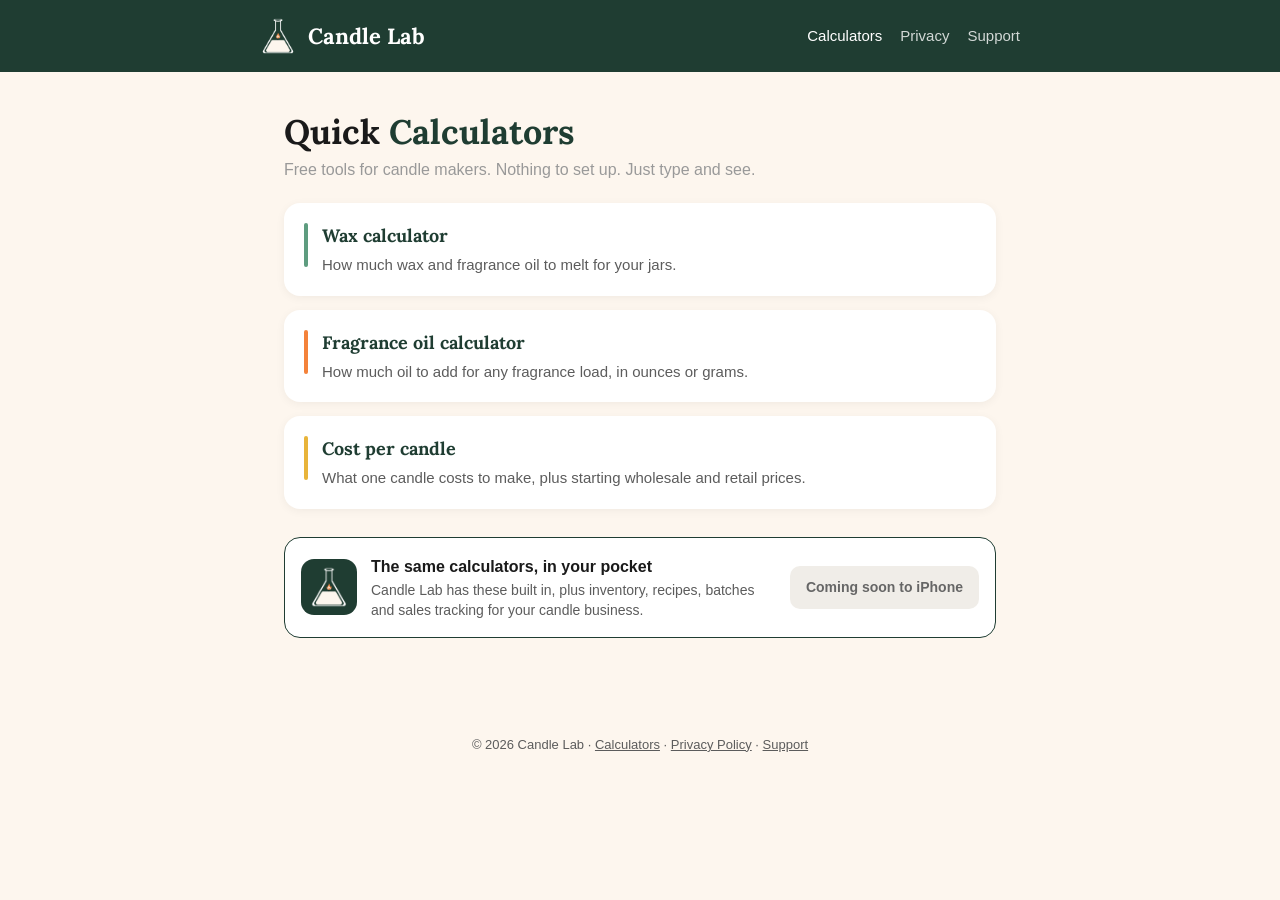
==== calculators.html @ 306fce66 "Add free candle calculators (wax, fragrance oil, cost per candle) Same math as the app's Quick Calcu" ====
<!DOCTYPE html>
<html lang="en">
<head>
  <meta charset="utf-8">
  <meta name="viewport" content="width=device-width, initial-scale=1">
  <title>Free Candle Making Calculators · Candle Lab</title>
  <meta name="description" content="Free candle making calculators: how much wax for your jars, how much fragrance oil to add, and what each candle costs to make.">
  <link rel="canonical" href="https://bwmannering.github.io/candle-lab-site/calculators.html">
  <meta property="og:title" content="Free Candle Making Calculators · Candle Lab">
  <meta property="og:description" content="Wax, fragrance oil and cost-per-candle calculators. Nothing to set up.">
  <meta property="og:image" content="https://bwmannering.github.io/candle-lab-site/icon.png">
  <link rel="icon" href="icon.png">
  <link rel="stylesheet" href="style.css">
  <script src="calc.js" defer></script>
</head>
<body>
  <header>
    <div class="inner">
      <img src="logo-mark.png" alt="">
      <a class="brand" href="./">Candle Lab</a>
      <nav>
        <a href="calculators.html" aria-current="page">Calculators</a>
        <a href="privacy.html">Privacy</a>
        <a href="support.html">Support</a>
      </nav>
    </div>
  </header>

  <main>
    <h1>Quick <span class="accent">Calculators</span></h1>
    <p class="subtitle">Free tools for candle makers. Nothing to set up. Just type and see.</p>

    <div class="tool-list">
      <a class="tool-card" href="candle-wax-calculator.html">
        <span class="stripe wax"></span>
        <div><h3>Wax calculator</h3><p>How much wax and fragrance oil to melt for your jars.</p></div>
      </a>
      <a class="tool-card" href="fragrance-oil-calculator.html">
        <span class="stripe fragrance"></span>
        <div><h3>Fragrance oil calculator</h3><p>How much oil to add for any fragrance load, in ounces or grams.</p></div>
      </a>
      <a class="tool-card" href="candle-cost-calculator.html">
        <span class="stripe cost"></span>
        <div><h3>Cost per candle</h3><p>What one candle costs to make, plus starting wholesale and retail prices.</p></div>
      </a>
    </div>

    <div class="app-cta">
      <img src="icon.png" alt="">
      <div>
        <strong>The same calculators, in your pocket</strong>
        <span>Candle Lab has these built in, plus inventory, recipes, batches and sales tracking for your candle business.</span>
      </div>
      <a class="btn" data-app-link href="./">Learn more</a>
    </div>
  </main>

  <footer>© 2026 Candle Lab · <a href="calculators.html">Calculators</a> · <a href="privacy.html">Privacy Policy</a> · <a href="support.html">Support</a></footer>
</body>
</html>
---- style.css ----
:root {
  --green: #1F3D32;
  --green-light: #F2F7F5;
  --cream: #FDF6EE;
  --flame: #F4823A;
  --text: #1A1A1A;
  --muted: #5C5C5C;
}

* { box-sizing: border-box; }

body {
  margin: 0;
  font-family: -apple-system, BlinkMacSystemFont, "Segoe UI", Roboto, Helvetica, Arial, sans-serif;
  background: var(--cream);
  color: var(--text);
  line-height: 1.65;
}

header {
  background: var(--green);
  color: #fff;
  padding: 18px 24px;
}
header .inner {
  max-width: 760px;
  margin: 0 auto;
  display: flex;
  align-items: center;
  gap: 12px;
  flex-wrap: wrap;
}
header img { width: 36px; height: 36px; }
header a.brand {
  color: #fff;
  text-decoration: none;
  font-family: Georgia, "Times New Roman", serif;
  font-weight: 700;
  font-size: 22px;
}
header nav { margin-left: auto; display: flex; gap: 18px; }
header nav a { color: rgba(255,255,255,0.8); text-decoration: none; font-size: 15px; }
header nav a:hover, header nav a[aria-current="page"] { color: #fff; }

main {
  max-width: 760px;
  margin: 0 auto;
  padding: 32px 24px 64px;
}

h1 {
  font-family: Georgia, "Times New Roman", serif;
  font-size: 34px;
  line-height: 1.2;
  margin: 8px 0 4px;
}
h2 { font-size: 20px; margin-top: 36px; color: var(--green); }
h3 { font-size: 16px; margin-top: 20px; }
.updated { color: var(--muted); font-size: 14px; margin-bottom: 28px; }
a { color: var(--green); }
ul { padding-left: 22px; }
li { margin: 6px 0; }

.card {
  background: #fff;
  border-radius: 16px;
  padding: 20px 24px;
  margin: 20px 0;
  box-shadow: 0 2px 10px rgba(0,0,0,0.04);
}
.callout {
  background: var(--green-light);
  border-left: 4px solid var(--green);
  border-radius: 8px;
  padding: 14px 18px;
  margin: 20px 0;
}

.hero { text-align: center; padding: 24px 0 8px; }
.hero img { width: 120px; height: 120px; border-radius: 27px; }
.hero p.tag { font-size: 19px; color: var(--muted); max-width: 520px; margin: 8px auto 0; }

footer {
  text-align: center;
  color: var(--muted);
  font-size: 13px;
  padding: 24px;
}
footer a { color: var(--muted); }

/* ---------- Lora (same heading font as the app, self-hosted) ---------- */
@font-face {
  font-family: "Lora";
  src: url("fonts/Lora-Bold.ttf") format("truetype");
  font-weight: 700;
  font-display: swap;
}
header a.brand, h1, .calc-card h2.card-title, .tool-card h3 {
  font-family: "Lora", Georgia, "Times New Roman", serif;
}

/* ---------- Calculators (mirrors app/calculators.tsx) ---------- */
:root {
  --green-mid: #305C49;
  --cream-dark: #F0EDE8;
  --gold: #FFD166;
  --sage: #5E9C7F;
  --cost: #E8B43A;
  --gray100: #F8F8F8;
  --gray300: #DDDDDD;
  --gray400: #BBBBBB;
  --gray500: #999999;
  --gray600: #666666;
  --gray700: #444444;
}

h1 .accent { color: var(--green); }
.subtitle { color: var(--gray500); margin: 2px 0 20px; font-size: 16px; }

.calc-tabs {
  display: flex; gap: 4px; padding: 4px;
  background: #fff; border-radius: 14px;
  box-shadow: 0 2px 10px rgba(0,0,0,0.05);
  margin-bottom: 14px;
}
.calc-tabs a {
  flex: 1; display: flex; align-items: center; justify-content: center; gap: 6px;
  padding: 10px 6px; border-radius: 10px;
  font-size: 14px; font-weight: 700; text-decoration: none; color: var(--gray500);
}
.calc-tabs a[aria-current="page"] { background: var(--green-light); color: var(--green); }
.dot { width: 8px; height: 8px; border-radius: 4px; display: inline-block; flex: none; }
.dot.wax { background: var(--sage); }
.dot.fragrance { background: var(--flame); }
.dot.cost { background: var(--cost); }

.calc-grid { display: grid; gap: 14px; }
@media (min-width: 720px) {
  .calc-grid { grid-template-columns: 1fr 1fr; align-items: start; }
  .calc-grid .result-card { position: sticky; top: 16px; }
}

.calc-card {
  background: #fff; border-radius: 16px; padding: 16px;
  box-shadow: 0 2px 10px rgba(0,0,0,0.05);
  display: grid; gap: 12px;
}
.card-head { display: flex; align-items: center; gap: 10px; }
.stripe { width: 4px; height: 20px; border-radius: 2px; }
.stripe.wax { background: var(--sage); }
.stripe.fragrance { background: var(--flame); }
.stripe.cost { background: var(--cost); }
.calc-card h2.card-title { font-size: 17px; margin: 0; color: var(--text); }

.field { display: grid; gap: 6px; }
.field label { font-size: 14px; font-weight: 600; color: var(--gray700); }
.input-wrap {
  display: flex; align-items: center;
  border: 1px solid var(--gray300); border-radius: 10px;
  background: var(--gray100); padding-right: 6px;
}
.input-wrap:focus-within { border-color: var(--green); background: #fff; }
.input-wrap input {
  flex: 1; min-width: 0; border: 0; background: transparent; outline: none;
  padding: 12px; font-size: 16px; color: var(--text); font-family: inherit;
}
.input-wrap input::placeholder { color: var(--gray400); }
.suffix { font-size: 14px; font-weight: 500; color: var(--gray500); padding: 0 6px; white-space: nowrap; }

.segment { display: flex; padding: 3px; border-radius: 10px; background: var(--gray100); }
.segment button {
  flex: 1; border: 0; background: transparent; cursor: pointer;
  padding: 8px; border-radius: 8px; font: inherit; font-size: 13px; font-weight: 700; color: var(--gray500);
}
.segment button[aria-pressed="true"] { background: #fff; color: var(--green); box-shadow: 0 1px 3px rgba(0,0,0,0.06); }

.result-card {
  background: var(--green); color: #fff; border-radius: 18px; padding: 20px;
  display: grid; gap: 8px;
}
.hero-label {
  color: rgba(255,255,255,0.65); font-size: 12px; font-weight: 700;
  text-transform: uppercase; letter-spacing: 0.8px;
}
.hero-value { font-size: 34px; font-weight: 800; letter-spacing: -1px; line-height: 1.15; }
.hero-sub { color: rgba(255,255,255,0.75); font-size: 14px; font-weight: 600; }
.divider { height: 1px; background: rgba(255,255,255,0.15); margin: 6px 0; }
.row { display: flex; justify-content: space-between; align-items: center; gap: 12px; }
.row span:first-child { color: rgba(255,255,255,0.7); font-size: 14px; }
.row span:last-child { font-size: 15px; font-weight: 700; }
.tiles { display: flex; gap: 10px; margin-top: 10px; }
.tile { flex: 1; border-radius: 12px; padding: 12px; background: rgba(255,255,255,0.12); }
.tile-label { color: rgba(255,255,255,0.7); font-size: 12px; font-weight: 600; }
.tile-value { font-size: 22px; font-weight: 800; margin-top: 2px; }
.tile-value.gold { color: var(--gold); }

.hint {
  background: var(--cream-dark); color: var(--gray600);
  border-radius: 12px; padding: 12px 14px; font-size: 14px; line-height: 1.5;
}

.app-cta {
  display: grid; grid-template-columns: 56px 1fr auto; align-items: center; gap: 14px;
  background: #fff; border: 1.5px solid var(--green); border-radius: 16px;
  padding: 16px; margin: 28px 0 8px;
}
.app-cta img { width: 56px; height: 56px; border-radius: 13px; flex: none; }
.app-cta strong { display: block; font-size: 16px; }
.app-cta span { color: var(--muted); font-size: 14px; line-height: 1.45; display: block; }
.app-cta .btn { margin-left: auto; flex: none; }
.btn {
  display: inline-block; background: var(--green); color: #fff; text-decoration: none;
  font-weight: 700; font-size: 14px; padding: 10px 16px; border-radius: 10px; white-space: nowrap;
}
.btn.soon { background: var(--cream-dark); color: var(--gray600); cursor: default; }
@media (max-width: 560px) {
  .app-cta { grid-template-columns: 56px 1fr; }
  .app-cta .btn { grid-column: 1 / -1; text-align: center; margin-left: 0; }
  main { padding-left: 16px; padding-right: 16px; }
  header nav { gap: 14px; }
  table.ref th, table.ref td { padding: 8px 10px; }
}

.tool-list { display: grid; gap: 14px; margin: 20px 0; }
.tool-card {
  display: flex; gap: 14px; align-items: flex-start;
  background: #fff; border-radius: 16px; padding: 18px 20px;
  box-shadow: 0 2px 10px rgba(0,0,0,0.05);
  text-decoration: none; color: var(--text);
  transition: transform .12s ease, box-shadow .12s ease;
}
.tool-card:hover { transform: translateY(-1px); box-shadow: 0 4px 16px rgba(0,0,0,0.08); }
.tool-card .stripe { height: 44px; margin-top: 2px; }
.tool-card h3 { margin: 0 0 2px; font-size: 18px; color: var(--green); }
.tool-card p { margin: 0; color: var(--muted); font-size: 15px; }

.faq h3 { color: var(--text); }
.faq p { margin-top: 4px; }
table.ref { width: 100%; border-collapse: collapse; background: #fff; border-radius: 12px; overflow: hidden; font-size: 15px; }
table.ref th, table.ref td { padding: 10px 14px; text-align: left; border-bottom: 1px solid var(--gray200, #F0F0F0); }
table.ref th { background: var(--green-light); color: var(--green); font-size: 13px; text-transform: uppercase; letter-spacing: .5px; }

.table-wrap { overflow-x: auto; border-radius: 12px; }
.calc-grid > * { min-width: 0; }
table.ref td { white-space: nowrap; }
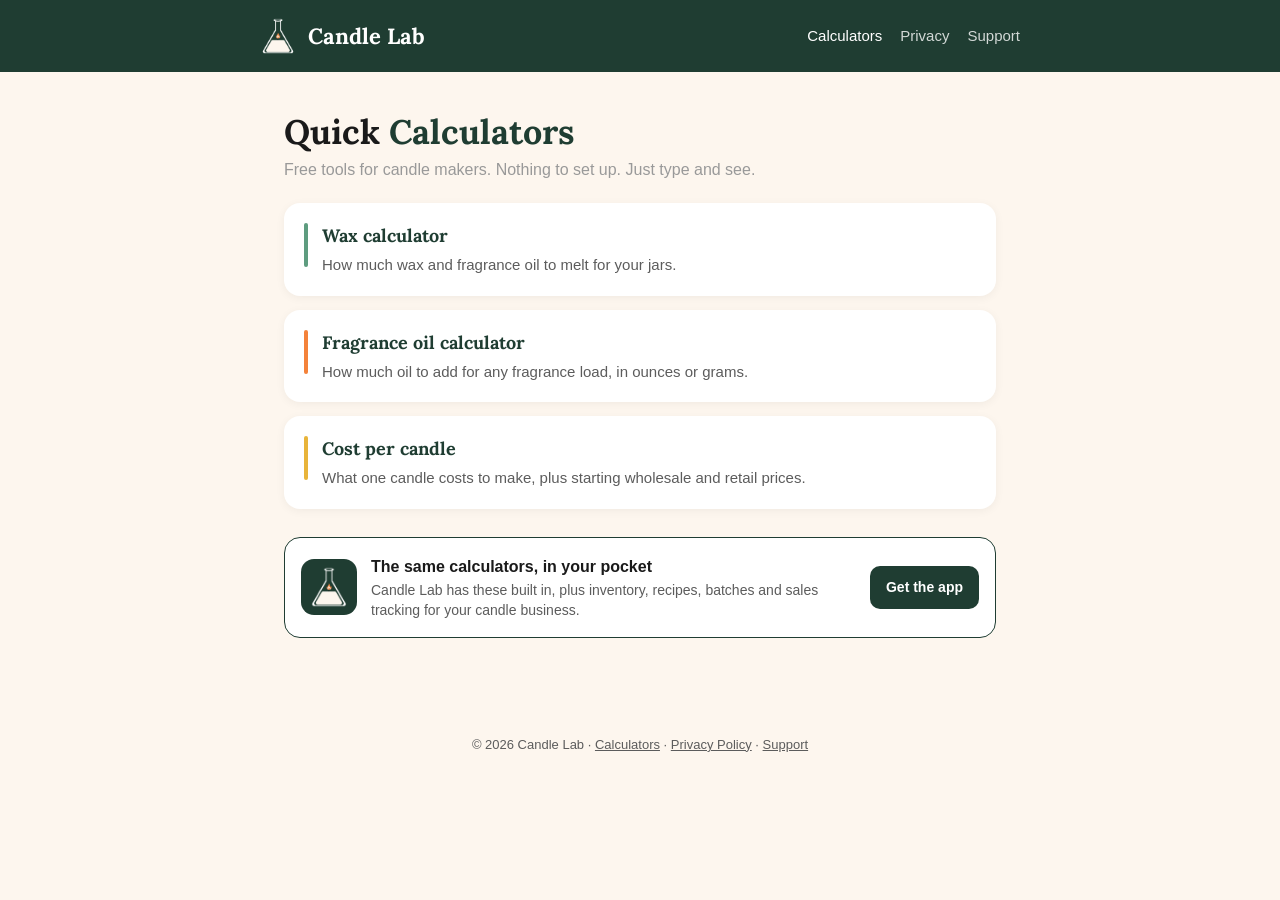
==== commit 24435a87: "Link to the App Store; add download button to home; center steps heading Co-Authored-By: Claude Opus" ====
--- a/calculators.html
+++ b/calculators.html
@@ -10,8 +10,8 @@
   <meta property="og:description" content="Wax, fragrance oil and cost-per-candle calculators. Nothing to set up.">
   <meta property="og:image" content="https://bwmannering.github.io/candle-lab-site/icon.png">
   <link rel="icon" href="icon.png">
-  <link rel="stylesheet" href="style.css">
-  <script src="calc.js" defer></script>
+  <link rel="stylesheet" href="style.css?v=4">
+  <script src="calc.js?v=4" defer></script>
 </head>
 <body>
   <header>
@@ -51,7 +51,7 @@
         <strong>The same calculators, in your pocket</strong>
         <span>Candle Lab has these built in, plus inventory, recipes, batches and sales tracking for your candle business.</span>
       </div>
-      <a class="btn" data-app-link href="./">Learn more</a>
+      <a class="btn" data-app-link href="https://apps.apple.com/us/app/candle-lab-wax-wick-pour/id6831802911">Get the app</a>
     </div>
   </main>
 
--- a/style.css
+++ b/style.css
@@ -243,3 +243,10 @@
 .table-wrap { overflow-x: auto; border-radius: 12px; }
 .calc-grid > * { min-width: 0; }
 table.ref td { white-space: nowrap; }
+
+/* Home page App Store button */
+.hero .hero-btn {
+  margin-top: 18px; padding: 13px 26px; font-size: 16px; border-radius: 12px;
+  box-shadow: 0 2px 10px rgba(31,61,50,0.18);
+}
+.hero .hero-btn.soon { box-shadow: none; border: 1.5px solid var(--gray300); }
